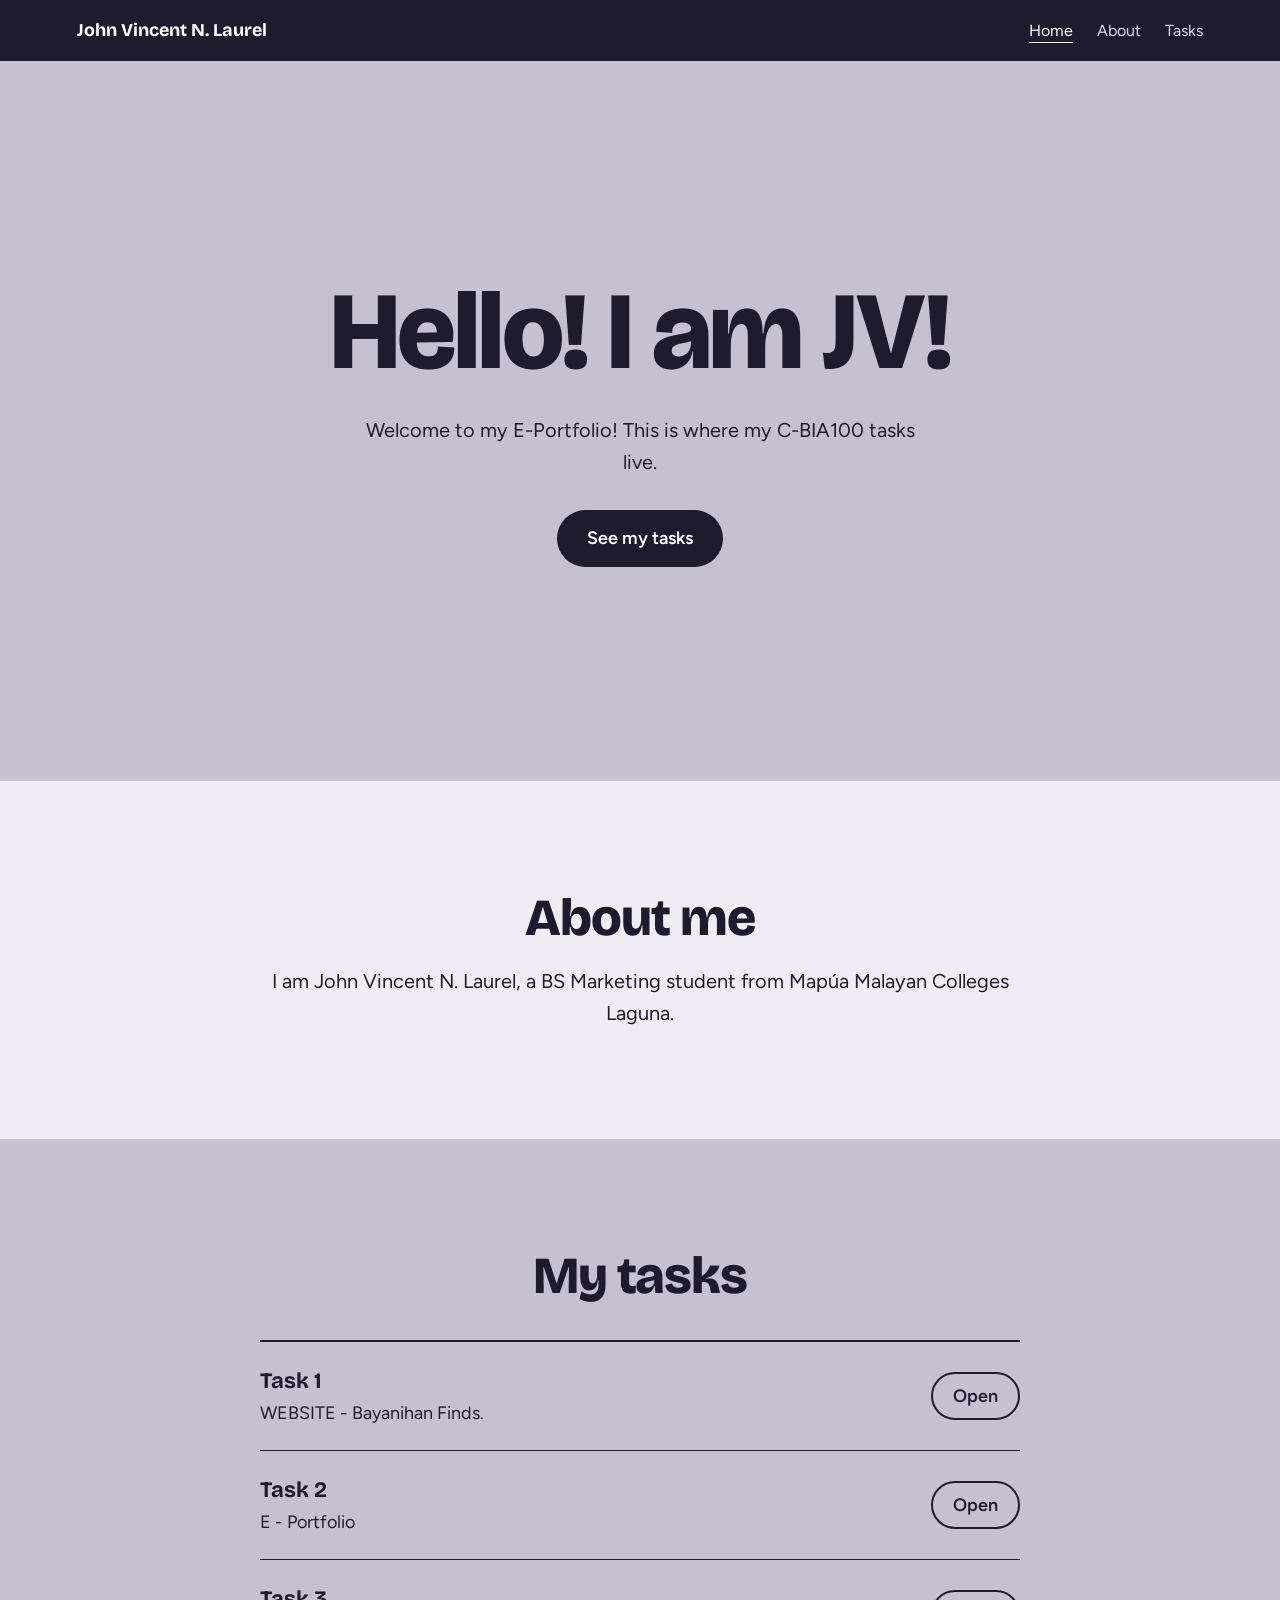
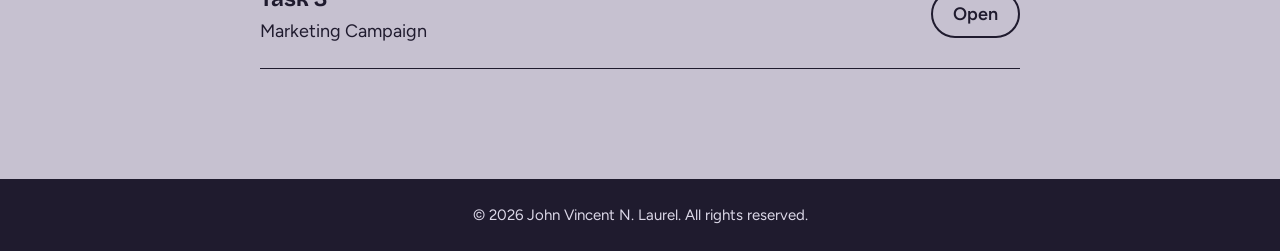
==== landing.html @ bf4c4471 "Add files via upload" ====
<!DOCTYPE html>
<html lang="en">

<head>
    <meta charset="UTF-8">
    <meta name="viewport" content="width=device-width, initial-scale=1.0">
    <title>John Vincent N. Laurel | Landing Page</title>

    <link rel="preconnect" href="https://fonts.googleapis.com">
    <link rel="preconnect" href="https://fonts.gstatic.com" crossorigin>
    <link href="https://fonts.googleapis.com/css2?family=Bricolage+Grotesque:opsz,wght@12..96,700;12..96,800&family=Figtree:wght@400;600&display=swap" rel="stylesheet">

    <link rel="stylesheet" href="landing.css">
</head>

<body>

    <header>
        <a class="logo" href="#home">John Vincent N. Laurel</a>
        <nav>
            <ul>
                <li><a href="#home">Home</a></li>
                <li><a href="#about">About</a></li>
                <li><a href="#tasks">Tasks</a></li>
            </ul>
        </nav>
    </header>

    <main>

        <section id="home">
            <div class="inner">
                <h1>Hello! I am JV!</h1>
                <p>Welcome to my E-Portfolio! This is where my C-BIA100 tasks live.</p>
                <a class="button" href="#tasks">See my tasks</a>
            </div>
        </section>

        <section id="about">
            <div class="inner">
                <h2>About me</h2>
                <p>
                    I am John Vincent N. Laurel, a BS Marketing student from
                    Mapúa Malayan Colleges Laguna.
                </p>
            </div>
        </section>

        <section id="tasks">
            <div class="inner">
                <h2>My tasks</h2>

                <ul class="task-list">
                    <li>
                        <div><strong>Task 1</strong>WEBSITE - Bayanihan Finds.</div>
                        <a href="WEBSITE - Bayanihan Finds/" target="_blank" rel="noopener">Open</a>
                    </li>
                    <li>
                        <div><strong>Task 2</strong>E - Portfolio</div>
                        <a href="EPORTFOLIO" target="_blank" rel="noopener">Open</a>
                    </li>
                    <li>
                        <div><strong>Task 3</strong>Marketing Campaign</div>
                        <a href="MARKETING CAMPAIGN" target="_blank" rel="noopener">Open</a>
                    </li>
                </ul>
            </div>
        </section>

    </main>

    <footer>
        <p>© 2026 John Vincent N. Laurel. All rights reserved.</p>
    </footer>

    <script src="landing.js"></script>

</body>

</html>
---- landing.css ----
:root {
    --bg: #c6c1d0;
    --paper: #efedf3;
    --ink: #1f1b2e;
    --accent: #2f46f0;
    --display: 'Bricolage Grotesque', 'Segoe UI', sans-serif;
    --body: 'Figtree', 'Segoe UI', sans-serif;
    --pad: clamp(20px, 6vw, 80px);
}

* { margin: 0; padding: 0; box-sizing: border-box; }

html { scroll-behavior: smooth; scroll-padding-top: 70px; }

body {
    font-family: var(--body);
    font-size: 18px;
    line-height: 1.6;
    background: var(--bg);
    color: var(--ink);
}

a:focus-visible { outline: 3px solid var(--accent); outline-offset: 3px; }

/* Nav */
header {
    position: sticky;
    top: 0;
    z-index: 10;
    display: flex;
    justify-content: space-between;
    align-items: center;
    gap: 16px;
    padding: 16px var(--pad);
    background: var(--ink);
}

.logo { font-family: var(--display); font-weight: 700; color: white; text-decoration: none; }

nav ul { display: flex; gap: 24px; list-style: none; }
nav a { color: #dcd8e8; text-decoration: none; font-size: 16px; }
nav a:hover { color: white; text-decoration: underline; text-underline-offset: 6px; }

/* Sections */
section { padding: clamp(64px, 10vw, 110px) var(--pad); }
.inner { max-width: 760px; margin: 0 auto; }

h1, h2 { font-family: var(--display); font-weight: 800; letter-spacing: -0.02em; line-height: 1.05; }

/* Home */
#home {
    min-height: 80vh;
    display: flex;
    align-items: center;
    text-align: center;
}

h1 { font-size: clamp(52px, 11vw, 110px); margin-bottom: 24px; }
#home p { font-size: 20px; margin: 0 auto 32px; max-width: 28em; }

.button {
    display: inline-block;
    padding: 14px 30px;
    border-radius: 999px;
    background: var(--ink);
    color: white;
    font-weight: 600;
    text-decoration: none;
    transition: background 0.2s;
}
.button:hover { background: var(--accent); }

/* About */
#about { background: var(--paper); text-align: center; }
h2 { font-size: clamp(34px, 5vw, 52px); margin-bottom: 20px; }
#about p { font-size: 20px; }

/* Tasks */
#tasks h2 { text-align: center; margin-bottom: 36px; }

.task-list { list-style: none; border-top: 2px solid var(--ink); }

.task-list li {
    display: flex;
    justify-content: space-between;
    align-items: center;
    gap: 16px;
    padding: 22px 0;
    border-bottom: 1px solid var(--ink);
}

.task-list strong { display: block; font-family: var(--display); font-size: 22px; }

.task-list a {
    flex-shrink: 0;
    color: var(--ink);
    font-weight: 600;
    text-decoration: none;
    padding: 8px 20px;
    border: 2px solid var(--ink);
    border-radius: 999px;
    transition: background 0.2s, color 0.2s;
}
.task-list a:hover { background: var(--accent); border-color: var(--accent); color: white; }

/* Footer */
footer { background: var(--ink); color: #dcd8e8; text-align: center; font-size: 15px; padding: 24px 20px; }

@media (max-width: 560px) {
    header { flex-direction: column; gap: 8px; }
    .task-list li { flex-direction: column; align-items: flex-start; }
}

@media (prefers-reduced-motion: reduce) {
    html { scroll-behavior: auto; }
    * { transition: none !important; }
}

/* Active nav link (set by landing.js) */
nav a.active { color: white; text-decoration: underline; text-underline-offset: 6px; }
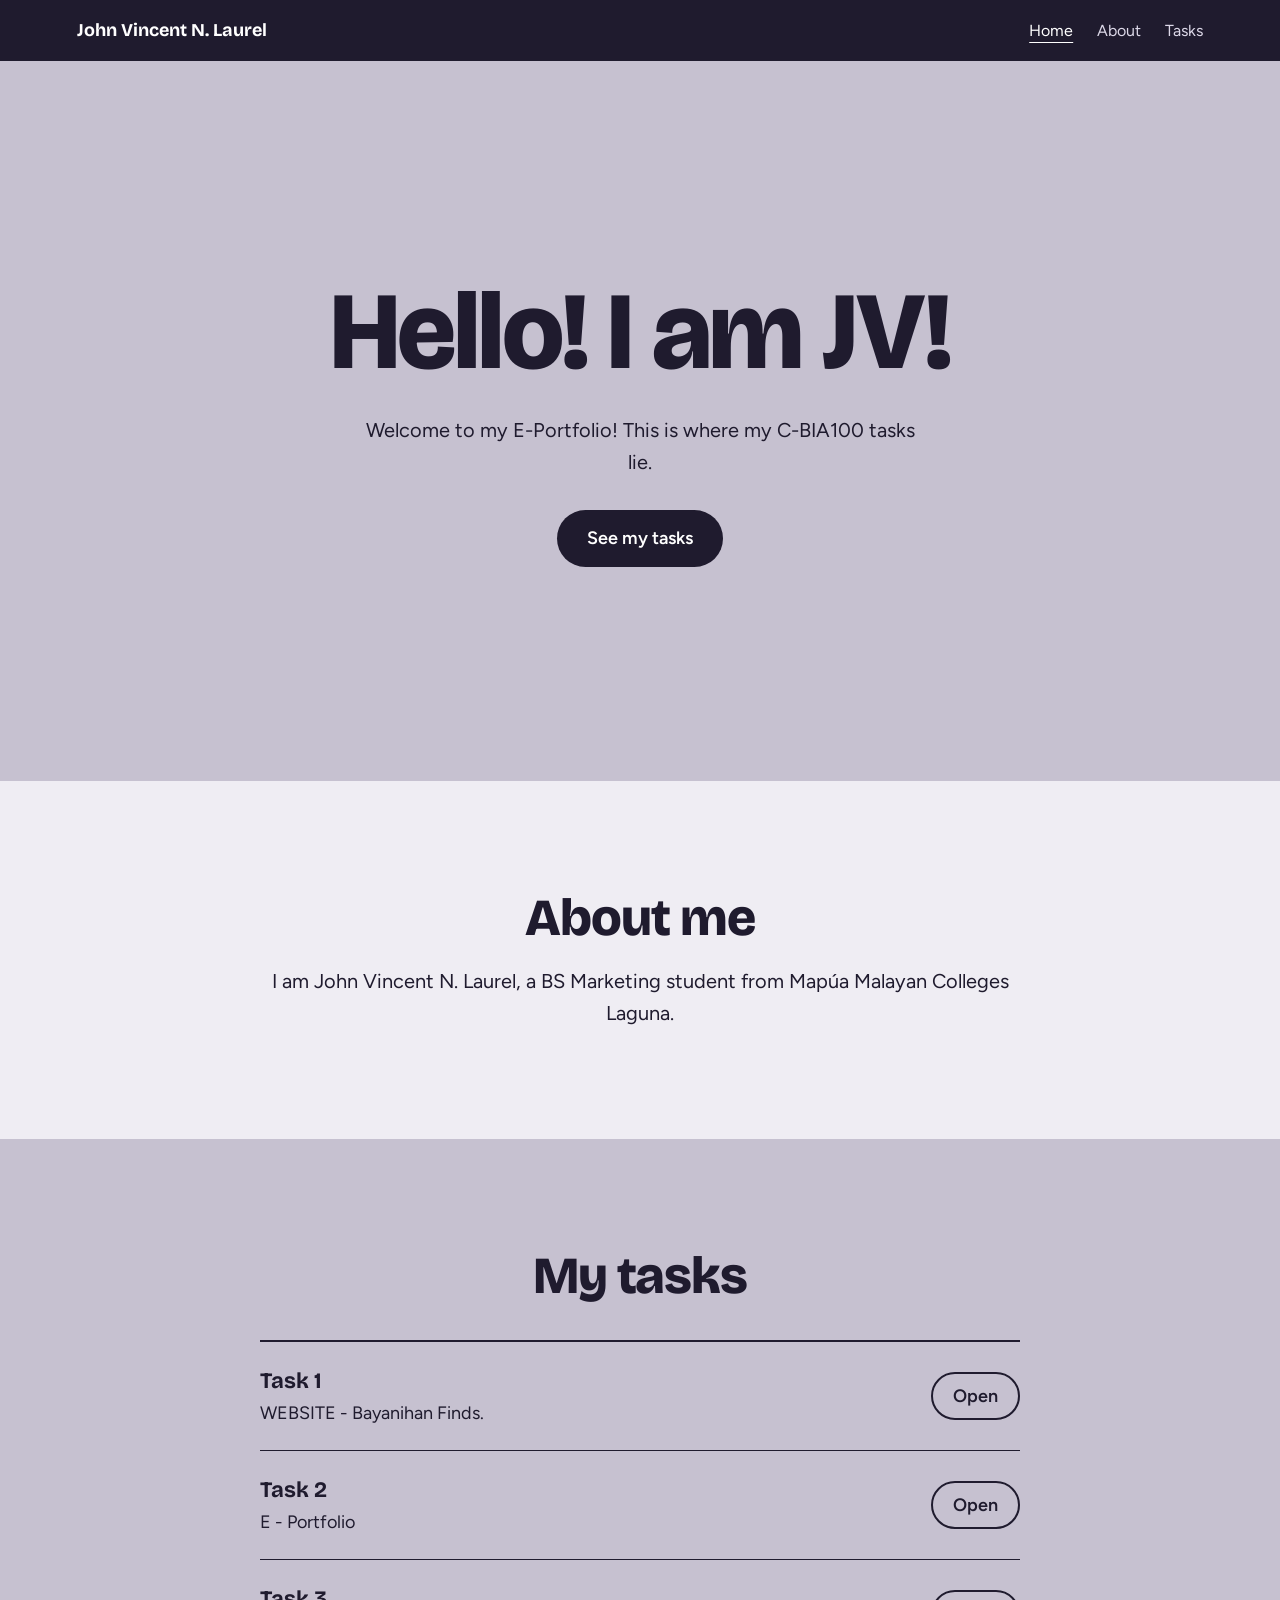
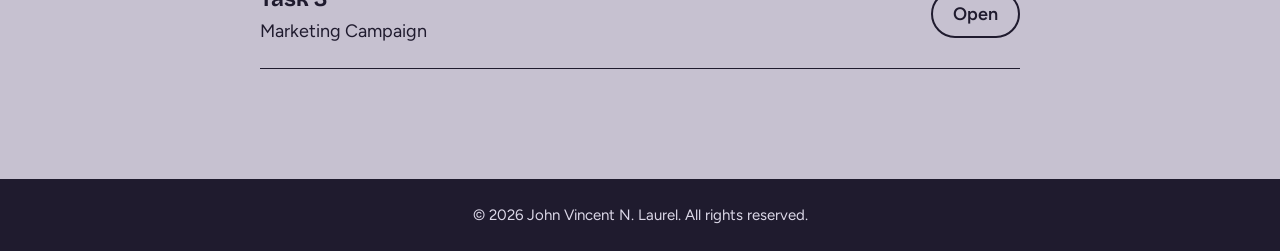
==== commit 92afa220: "Update landing.html" ====
--- a/landing.html
+++ b/landing.html
@@ -31,7 +31,7 @@
         <section id="home">
             <div class="inner">
                 <h1>Hello! I am JV!</h1>
-                <p>Welcome to my E-Portfolio! This is where my C-BIA100 tasks live.</p>
+                <p>Welcome to my E-Portfolio! This is where my C-BIA100 tasks lie.</p>
                 <a class="button" href="#tasks">See my tasks</a>
             </div>
         </section>
